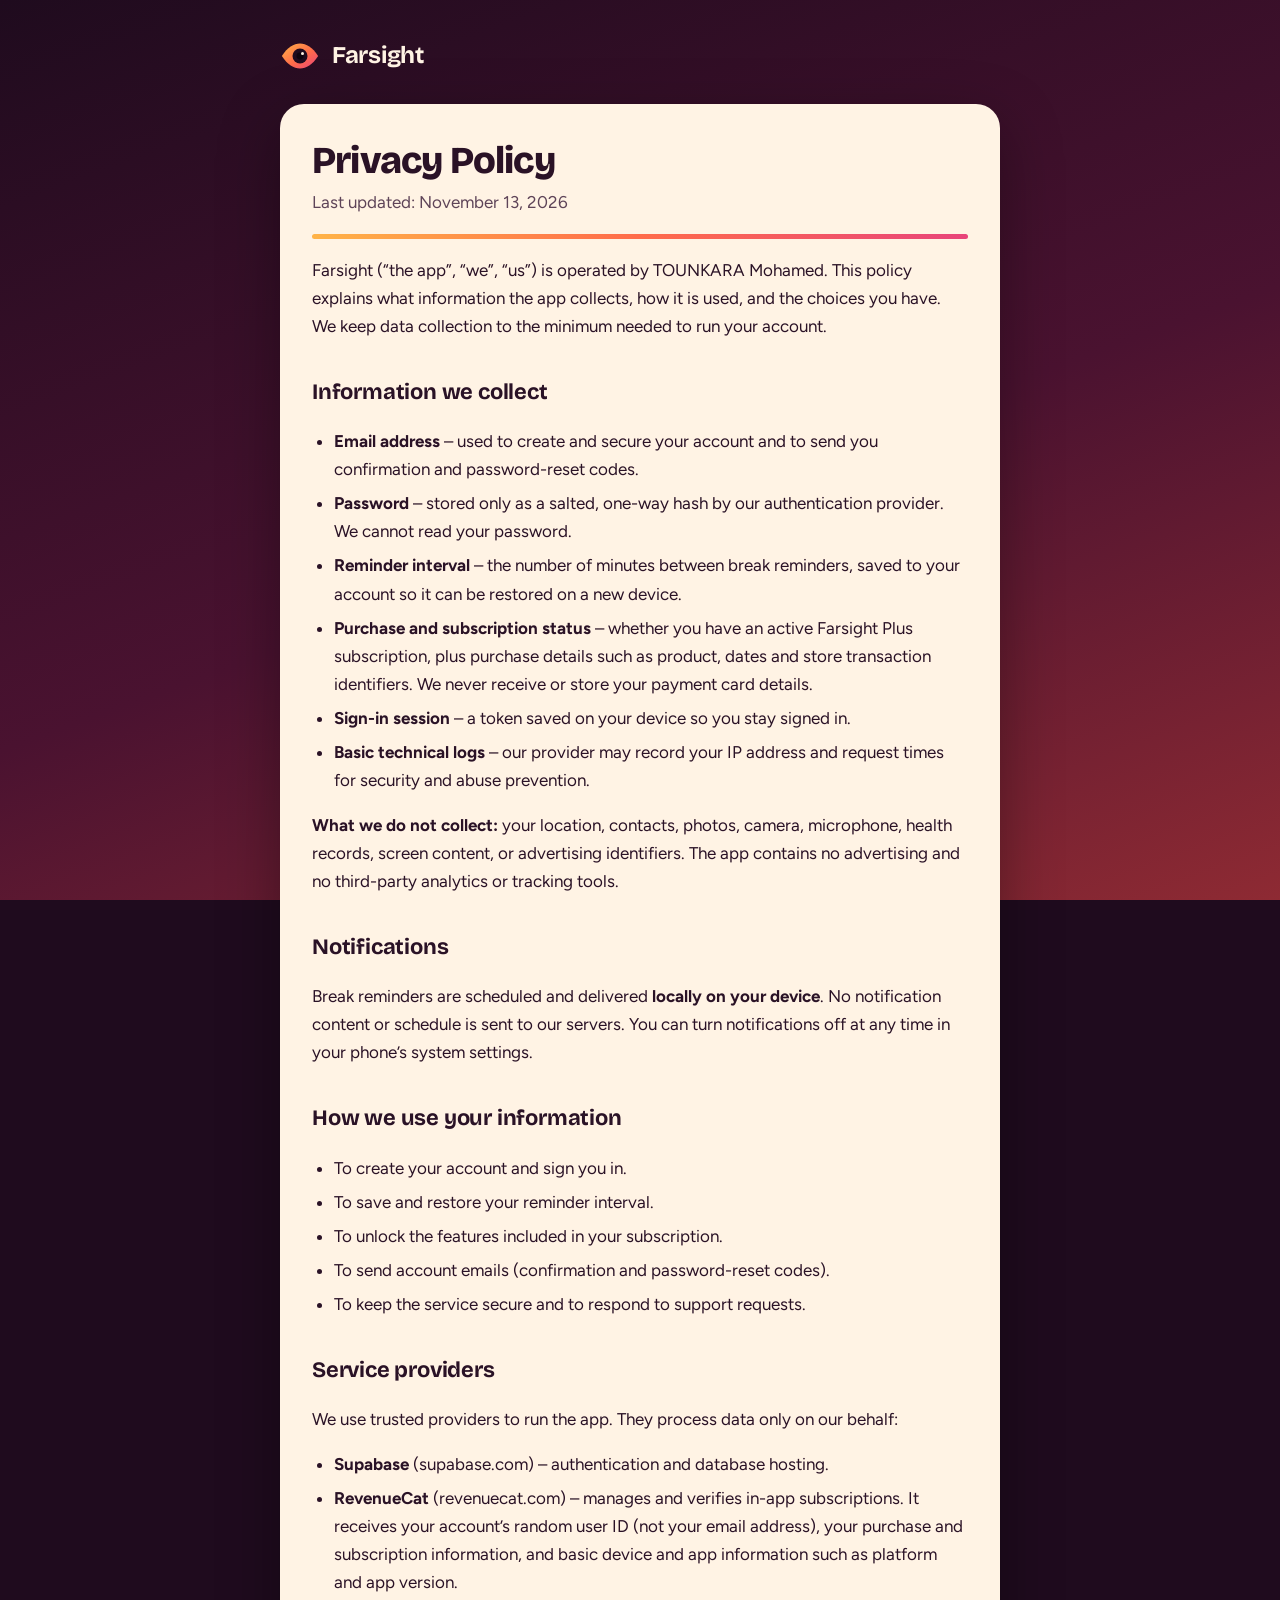
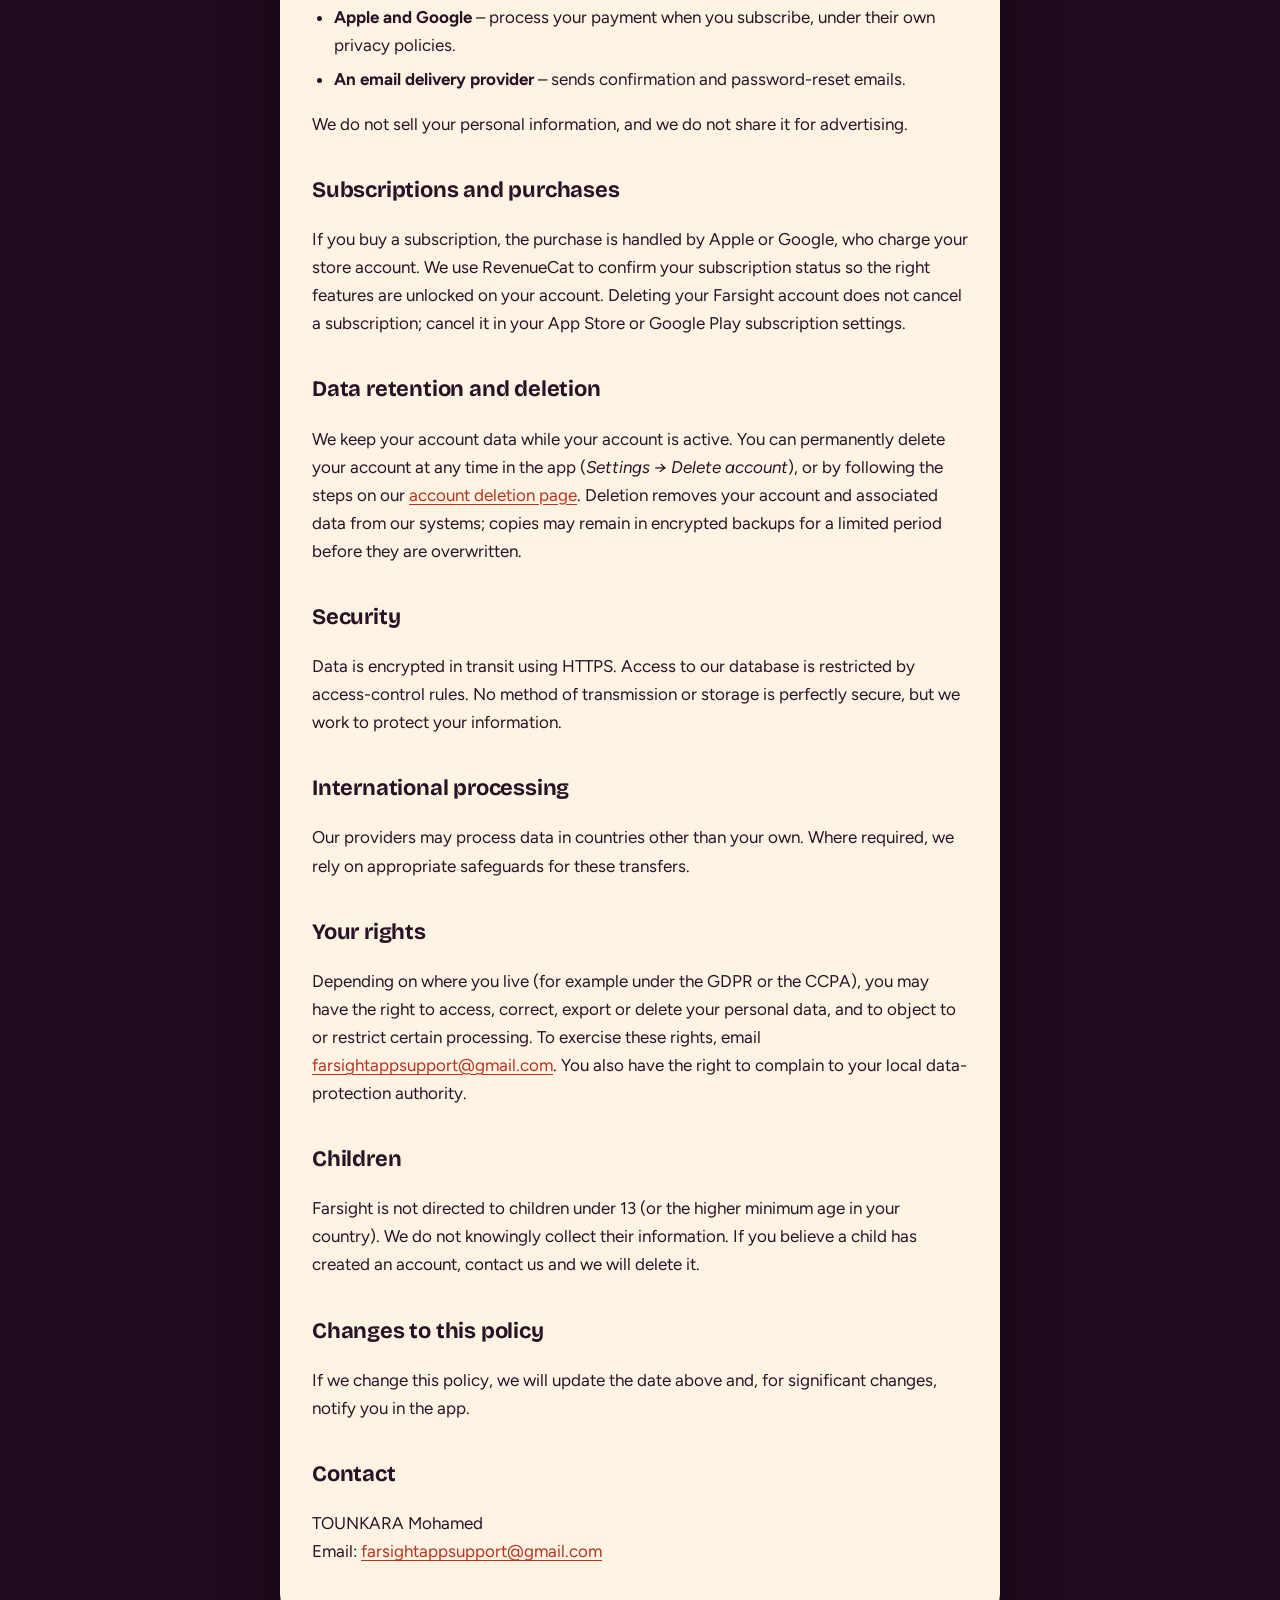
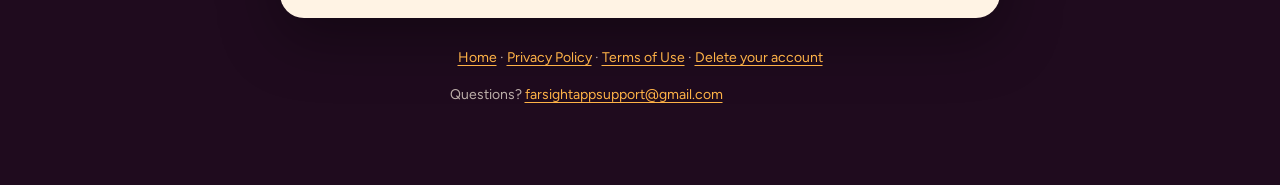
==== privacy.html @ d5fe4df7 "Add privacy policy, terms and account deletion pages" ====
<!doctype html>
<html lang="en">
<head>
<meta charset="utf-8">
<meta name="viewport" content="width=device-width, initial-scale=1">
<title>Privacy Policy – Farsight</title>
<meta name="description" content="How Farsight collects, uses and protects your information.">
<link rel="preconnect" href="https://fonts.googleapis.com">
<link rel="preconnect" href="https://fonts.gstatic.com" crossorigin>
<link href="https://fonts.googleapis.com/css2?family=Bricolage+Grotesque:opsz,wght@12..96,700;12..96,800&family=Figtree:wght@400;600&display=swap" rel="stylesheet">
<link rel="stylesheet" href="style.css">
</head>
<body>
<div class="wrap">
<header class="site"><a href="index.html" aria-label="Farsight home">
<svg viewBox="0 0 64 64" aria-hidden="true"><defs><linearGradient id="g" x1="0" y1="0" x2="1" y2="1"><stop offset="0" stop-color="#FFB347"/><stop offset=".55" stop-color="#FF6B4A"/><stop offset="1" stop-color="#E8447A"/></linearGradient></defs><path d="M3 32C12 18 22 12 32 12s20 6 29 20c-9 14-19 20-29 20S12 46 3 32Z" fill="url(#g)"/><circle cx="32" cy="32" r="12" fill="#1F0B1E"/><circle cx="32" cy="32" r="5.5" fill="#0F040E"/><circle cx="36" cy="28" r="2.4" fill="#FFF3E4"/></svg>
<span>Farsight</span></a></header>
<article>
<h1>Privacy Policy</h1>
<p class="meta">Last updated: November 13, 2026</p>
<div class="bar"></div>

<p>Farsight (“the app”, “we”, “us”) is operated by TOUNKARA Mohamed. This policy explains what information the app collects, how it is used, and the choices you have. We keep data collection to the minimum needed to run your account.</p>

<h2>Information we collect</h2>
<ul>
  <li><strong>Email address</strong> – used to create and secure your account and to send you confirmation and password-reset codes.</li>
  <li><strong>Password</strong> – stored only as a salted, one-way hash by our authentication provider. We cannot read your password.</li>
  <li><strong>Reminder interval</strong> – the number of minutes between break reminders, saved to your account so it can be restored on a new device.</li>
  <li><strong>Purchase and subscription status</strong> – whether you have an active Farsight Plus subscription, plus purchase details such as product, dates and store transaction identifiers. We never receive or store your payment card details.</li>
  <li><strong>Sign-in session</strong> – a token saved on your device so you stay signed in.</li>
  <li><strong>Basic technical logs</strong> – our provider may record your IP address and request times for security and abuse prevention.</li>
</ul>
<p><strong>What we do not collect:</strong> your location, contacts, photos, camera, microphone, health records, screen content, or advertising identifiers. The app contains no advertising and no third-party analytics or tracking tools.</p>

<h2>Notifications</h2>
<p>Break reminders are scheduled and delivered <strong>locally on your device</strong>. No notification content or schedule is sent to our servers. You can turn notifications off at any time in your phone’s system settings.</p>

<h2>How we use your information</h2>
<ul>
  <li>To create your account and sign you in.</li>
  <li>To save and restore your reminder interval.</li>
  <li>To unlock the features included in your subscription.</li>
  <li>To send account emails (confirmation and password-reset codes).</li>
  <li>To keep the service secure and to respond to support requests.</li>
</ul>

<h2>Service providers</h2>
<p>We use trusted providers to run the app. They process data only on our behalf:</p>
<ul>
  <li><strong>Supabase</strong> (supabase.com) – authentication and database hosting.</li>
  <li><strong>RevenueCat</strong> (revenuecat.com) – manages and verifies in-app subscriptions. It receives your account’s random user ID (not your email address), your purchase and subscription information, and basic device and app information such as platform and app version.</li>
  <li><strong>Apple and Google</strong> – process your payment when you subscribe, under their own privacy policies.</li>
  <li><strong>An email delivery provider</strong> – sends confirmation and password-reset emails.</li>
</ul>
<p>We do not sell your personal information, and we do not share it for advertising.</p>

<h2>Subscriptions and purchases</h2>
<p>If you buy a subscription, the purchase is handled by Apple or Google, who charge your store account. We use RevenueCat to confirm your subscription status so the right features are unlocked on your account. Deleting your Farsight account does not cancel a subscription; cancel it in your App Store or Google Play subscription settings.</p>

<h2>Data retention and deletion</h2>
<p>We keep your account data while your account is active. You can permanently delete your account at any time in the app (<em>Settings → Delete account</em>), or by following the steps on our <a href="delete-account.html">account deletion page</a>. Deletion removes your account and associated data from our systems; copies may remain in encrypted backups for a limited period before they are overwritten.</p>

<h2>Security</h2>
<p>Data is encrypted in transit using HTTPS. Access to our database is restricted by access-control rules. No method of transmission or storage is perfectly secure, but we work to protect your information.</p>

<h2>International processing</h2>
<p>Our providers may process data in countries other than your own. Where required, we rely on appropriate safeguards for these transfers.</p>

<h2>Your rights</h2>
<p>Depending on where you live (for example under the GDPR or the CCPA), you may have the right to access, correct, export or delete your personal data, and to object to or restrict certain processing. To exercise these rights, email <a href="mailto:farsightappsupport@gmail.com">farsightappsupport@gmail.com</a>. You also have the right to complain to your local data-protection authority.</p>

<h2>Children</h2>
<p>Farsight is not directed to children under 13 (or the higher minimum age in your country). We do not knowingly collect their information. If you believe a child has created an account, contact us and we will delete it.</p>

<h2>Changes to this policy</h2>
<p>If we change this policy, we will update the date above and, for significant changes, notify you in the app.</p>

<h2>Contact</h2>
<p>TOUNKARA Mohamed<br>Email: <a href="mailto:farsightappsupport@gmail.com">farsightappsupport@gmail.com</a></p>
</article>
<footer>
<a href="index.html">Home</a> · <a href="privacy.html">Privacy Policy</a> · <a href="terms.html">Terms of Use</a> · <a href="delete-account.html">Delete your account</a>
<p>Questions? <a href="mailto:farsightappsupport@gmail.com">farsightappsupport@gmail.com</a></p>
</footer>
</div>
</body>
</html>
---- style.css ----
:root {
  --plum: #1F0B1E; --wine: #4A1230; --garnet: #8E2A33;
  --amber: #FFB347; --coral: #FF6B4A; --rose: #E8447A;
  --cream: #FFF3E4; --ink: #2A1226; --ink-dim: #5E4458;
}
* { box-sizing: border-box; }
html { -webkit-text-size-adjust: 100%; }
body {
  margin: 0; min-height: 100vh;
  font-family: "Figtree", system-ui, -apple-system, "Segoe UI", Roboto, sans-serif;
  font-size: 17px; line-height: 1.65; color: var(--ink);
  background: var(--plum) linear-gradient(160deg, var(--plum) 0%, var(--wine) 55%, var(--garnet) 100%) fixed;
}
.wrap { max-width: 760px; margin: 0 auto; padding: 28px 20px 64px; }
header.site { display: flex; align-items: center; gap: 12px; padding: 8px 0 28px; }
header.site a { display: flex; align-items: center; gap: 12px; color: var(--cream); text-decoration: none; }
header.site svg { width: 40px; height: 40px; }
header.site span { font-family: "Bricolage Grotesque", sans-serif; font-weight: 700; font-size: 24px; letter-spacing: -0.3px; }
article {
  background: var(--cream); border-radius: 24px; padding: 36px 32px;
  box-shadow: 0 20px 60px rgba(0,0,0,.35);
}
h1 { font-family: "Bricolage Grotesque", sans-serif; font-weight: 800; font-size: 38px; line-height: 1.1; letter-spacing: -0.8px; margin: 0 0 6px; }
h2 { font-family: "Bricolage Grotesque", sans-serif; font-weight: 700; font-size: 22px; margin: 34px 0 8px; letter-spacing: -0.2px; }
p, li { max-width: 68ch; }
ul { padding-left: 22px; }
li { margin: 6px 0; }
.meta { color: var(--ink-dim); margin: 0 0 18px; }
a { color: #B8321F; text-underline-offset: 3px; }
.bar { height: 5px; border-radius: 3px; background: linear-gradient(90deg, var(--amber), var(--coral), var(--rose)); margin: 18px 0 8px; }
.note { background: #FFE6CC; border-left: 4px solid var(--coral); padding: 12px 16px; border-radius: 10px; }
.cards { display: grid; gap: 12px; margin-top: 18px; }
.cards a { display: block; padding: 16px 18px; border-radius: 16px; background: #fff; text-decoration: none; color: var(--ink); border: 1px solid #F0D9C2; font-weight: 600; }
.cards a small { display: block; font-weight: 400; color: var(--ink-dim); }
footer { text-align: center; color: rgba(255,243,228,.7); font-size: 14px; margin-top: 28px; }
footer a { color: var(--amber); }
@media (max-width: 520px) { article { padding: 26px 20px; border-radius: 20px; } h1 { font-size: 32px; } }
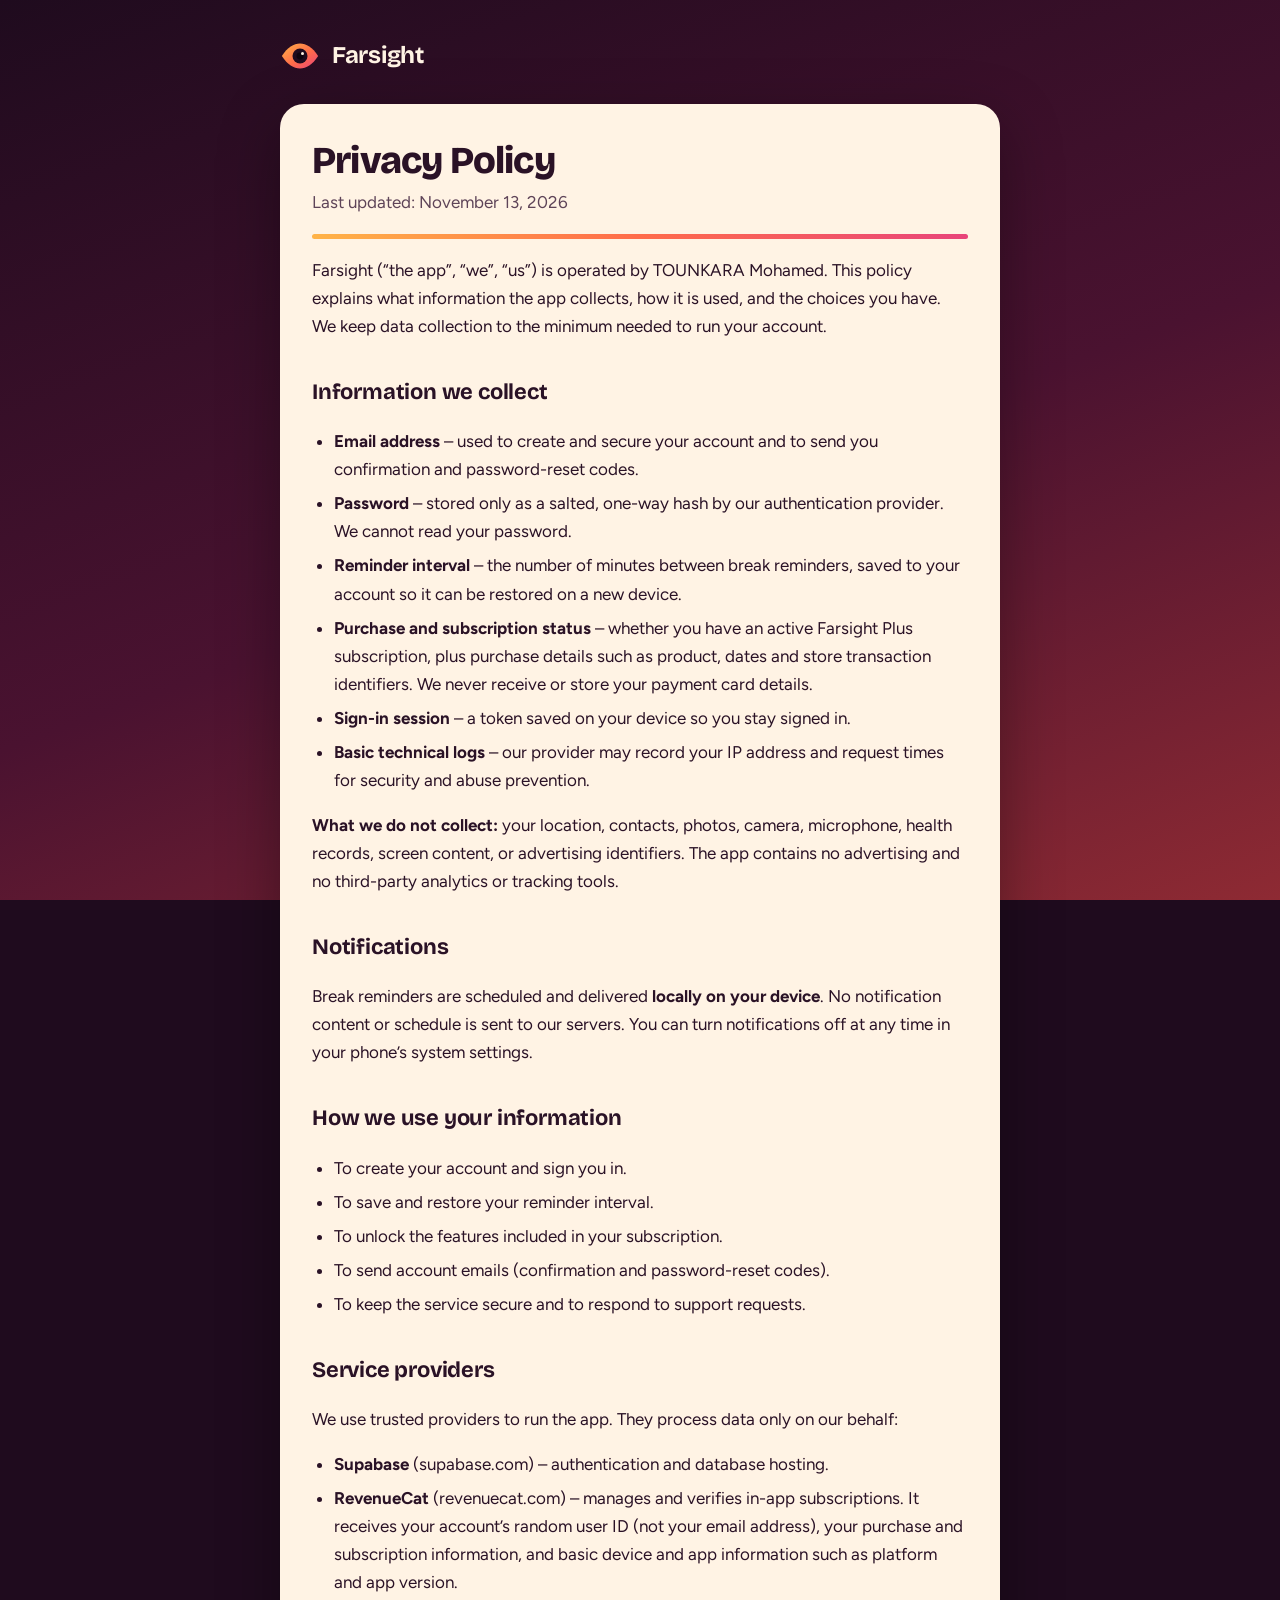
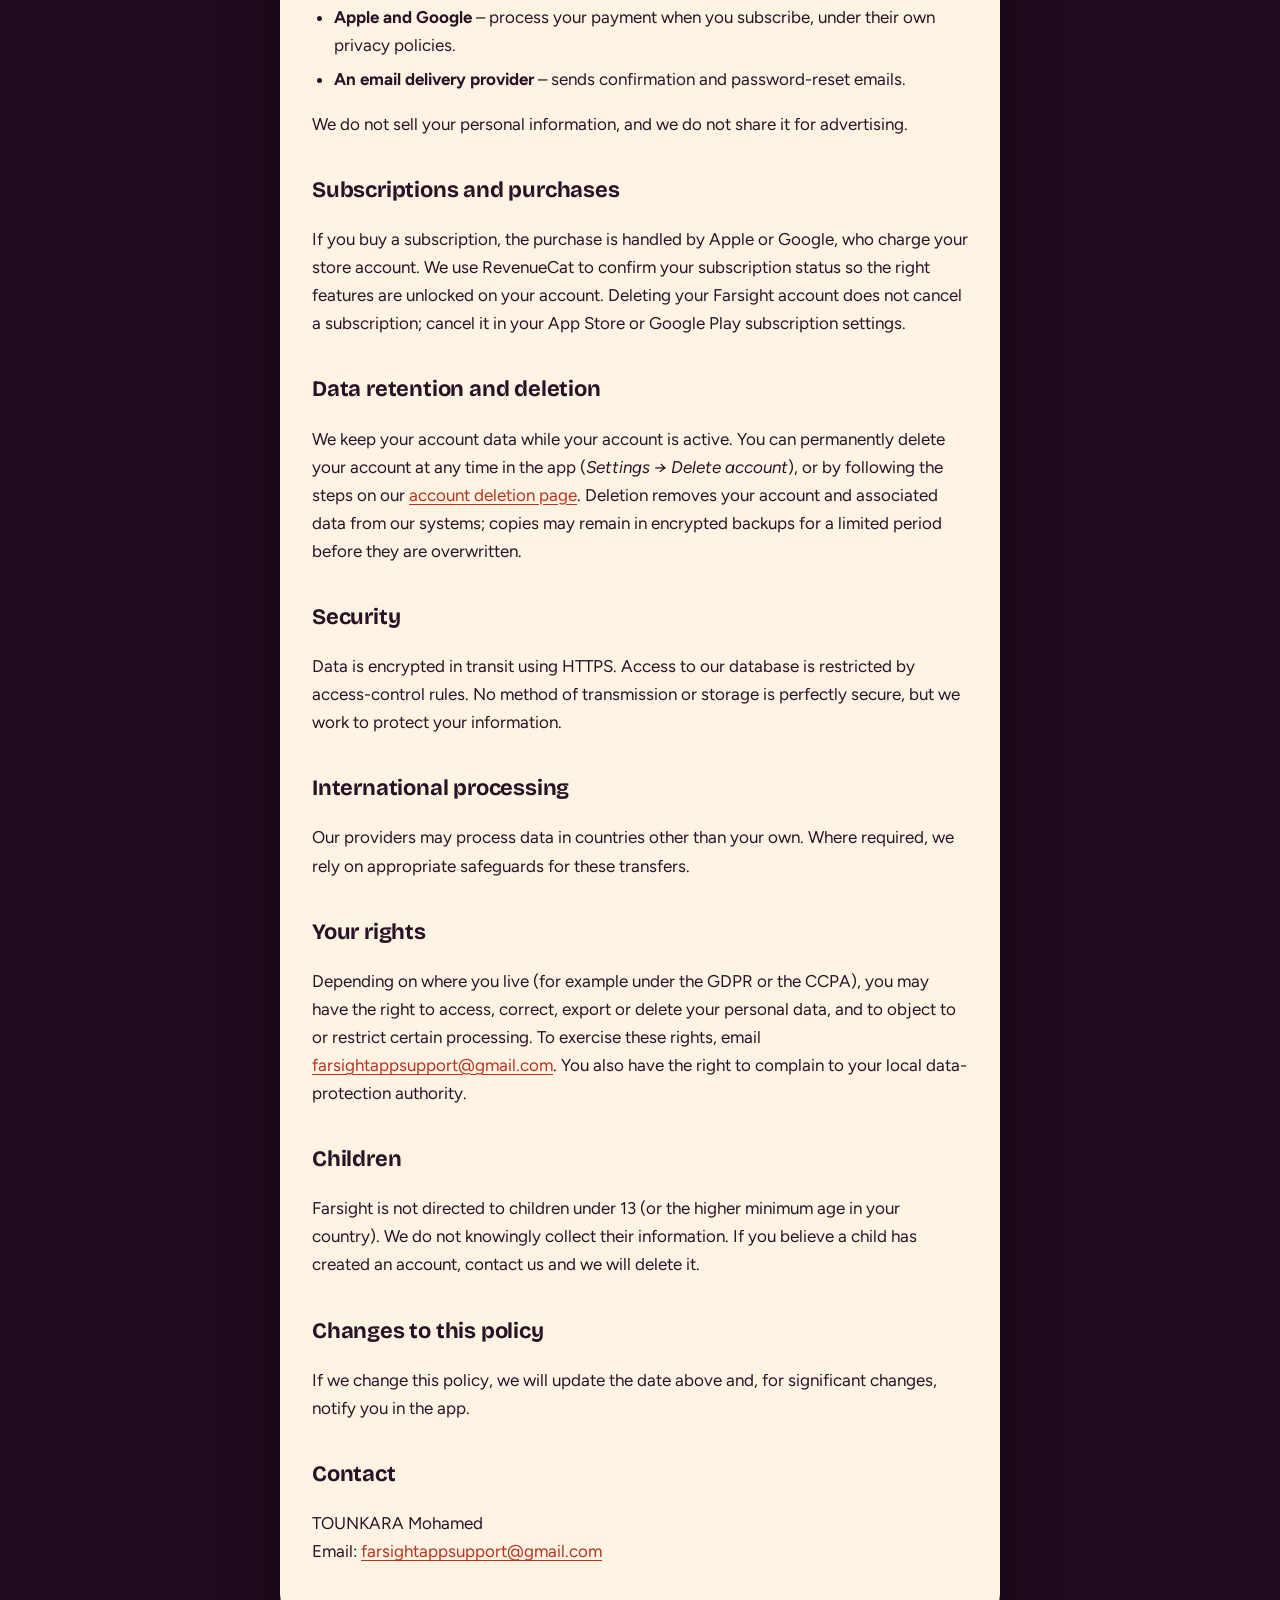
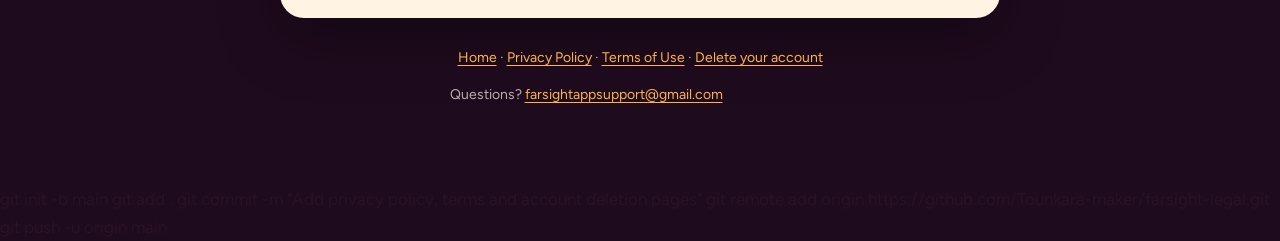
==== commit c7813fb6: "Add privacy policy, terms and account deletion pages" ====
--- a/privacy.html
+++ b/privacy.html
@@ -87,3 +87,8 @@
 </body>
 </html>
 
+git init -b main
+git add .
+git commit -m "Add privacy policy, terms and account deletion pages"
+git remote add origin https://github.com/Tounkara-maker/farsight-legal.git
+git push -u origin main
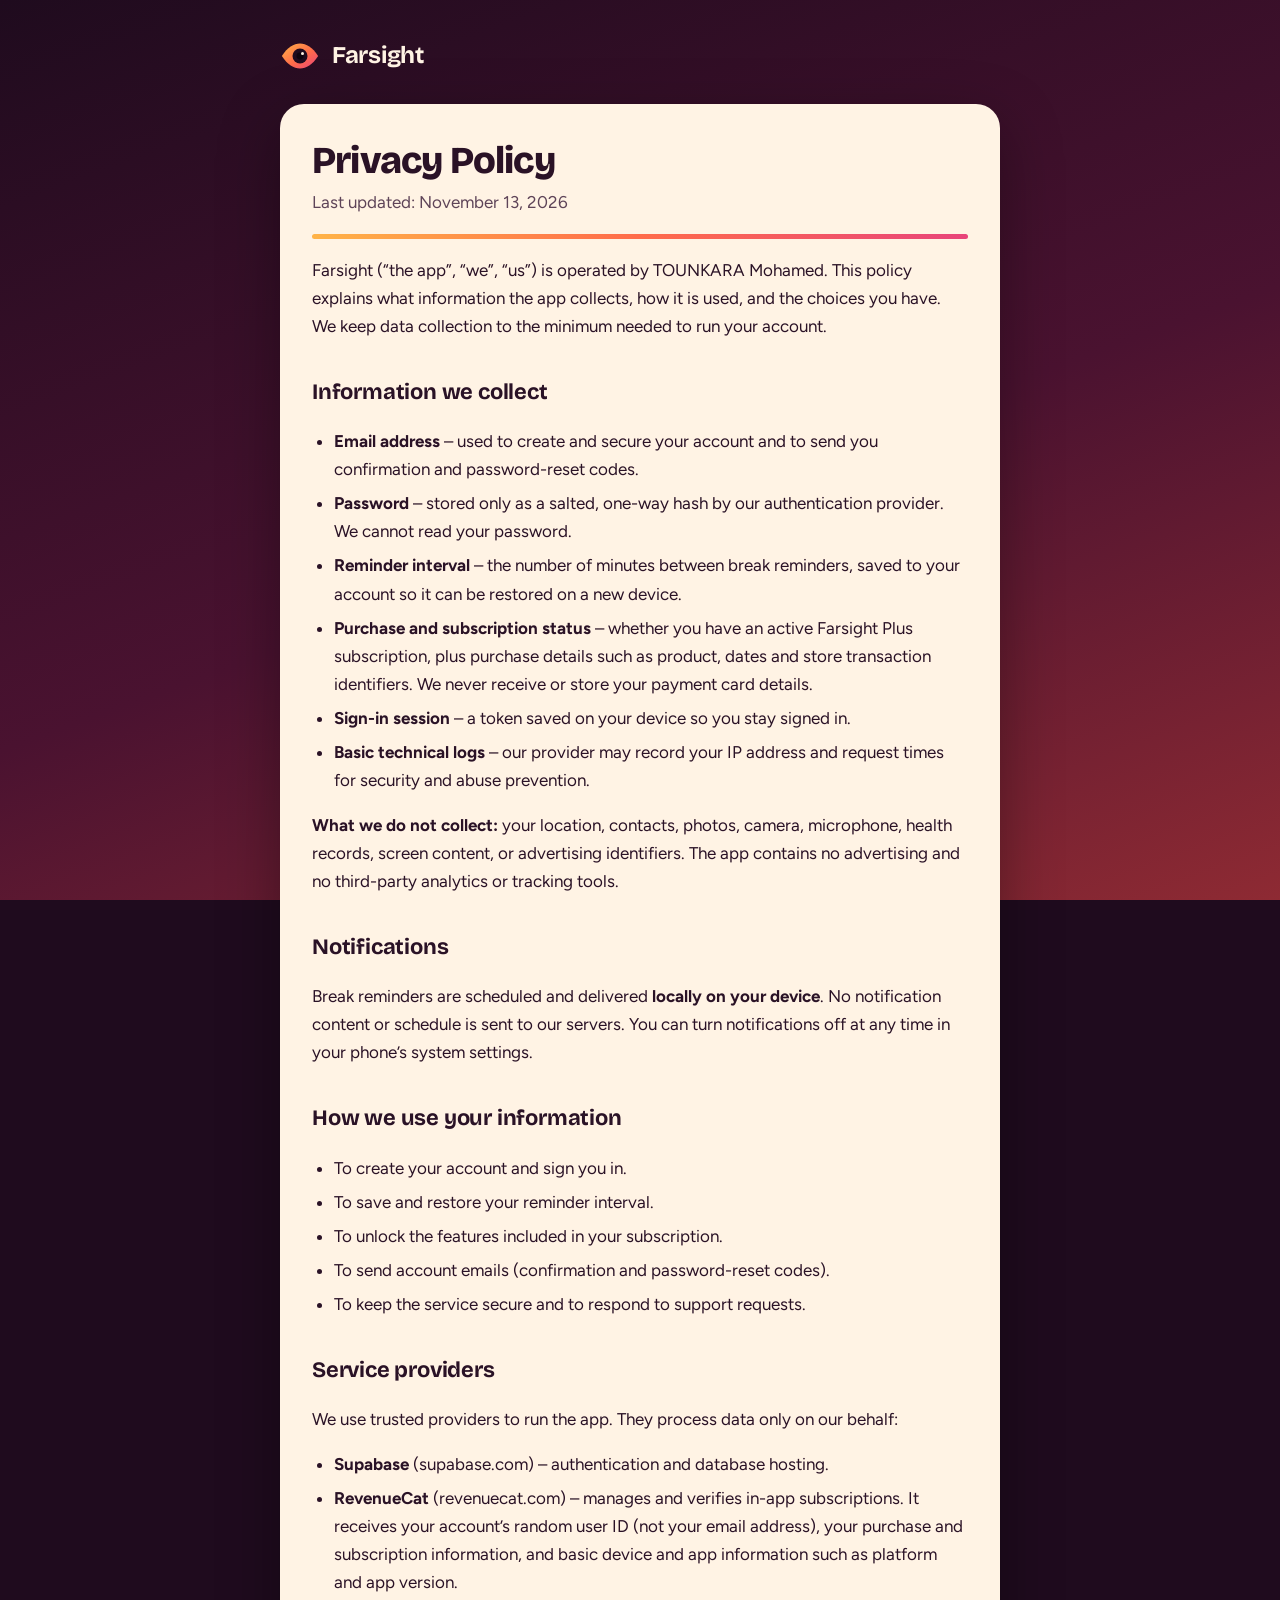
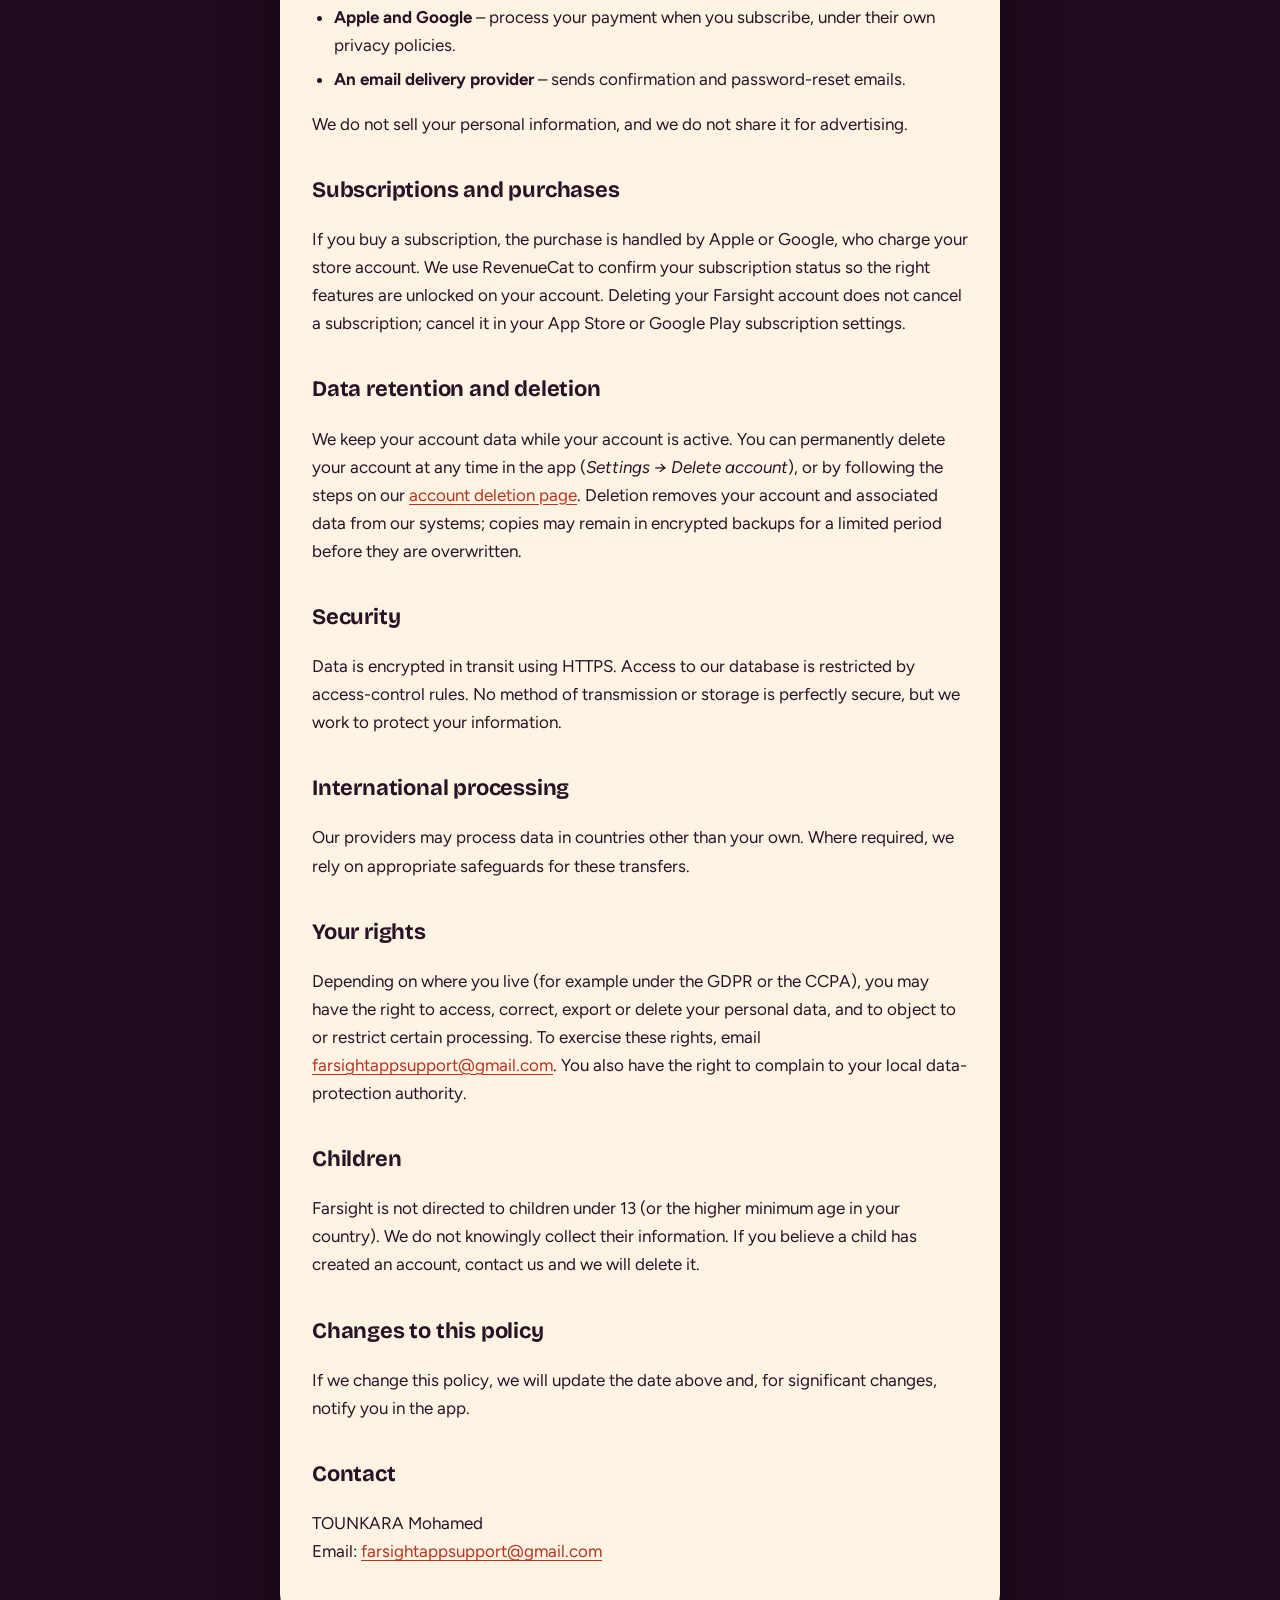
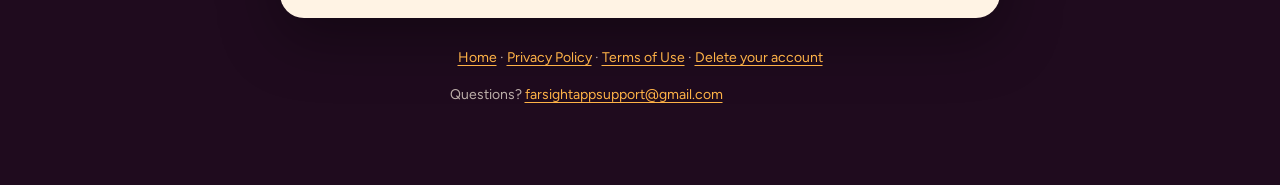
==== commit 654095cc: "Add privacy policy, terms and account deletion pages" ====
--- a/privacy.html
+++ b/privacy.html
@@ -87,8 +87,3 @@
 </body>
 </html>
 
-git init -b main
-git add .
-git commit -m "Add privacy policy, terms and account deletion pages"
-git remote add origin https://github.com/Tounkara-maker/farsight-legal.git
-git push -u origin main
